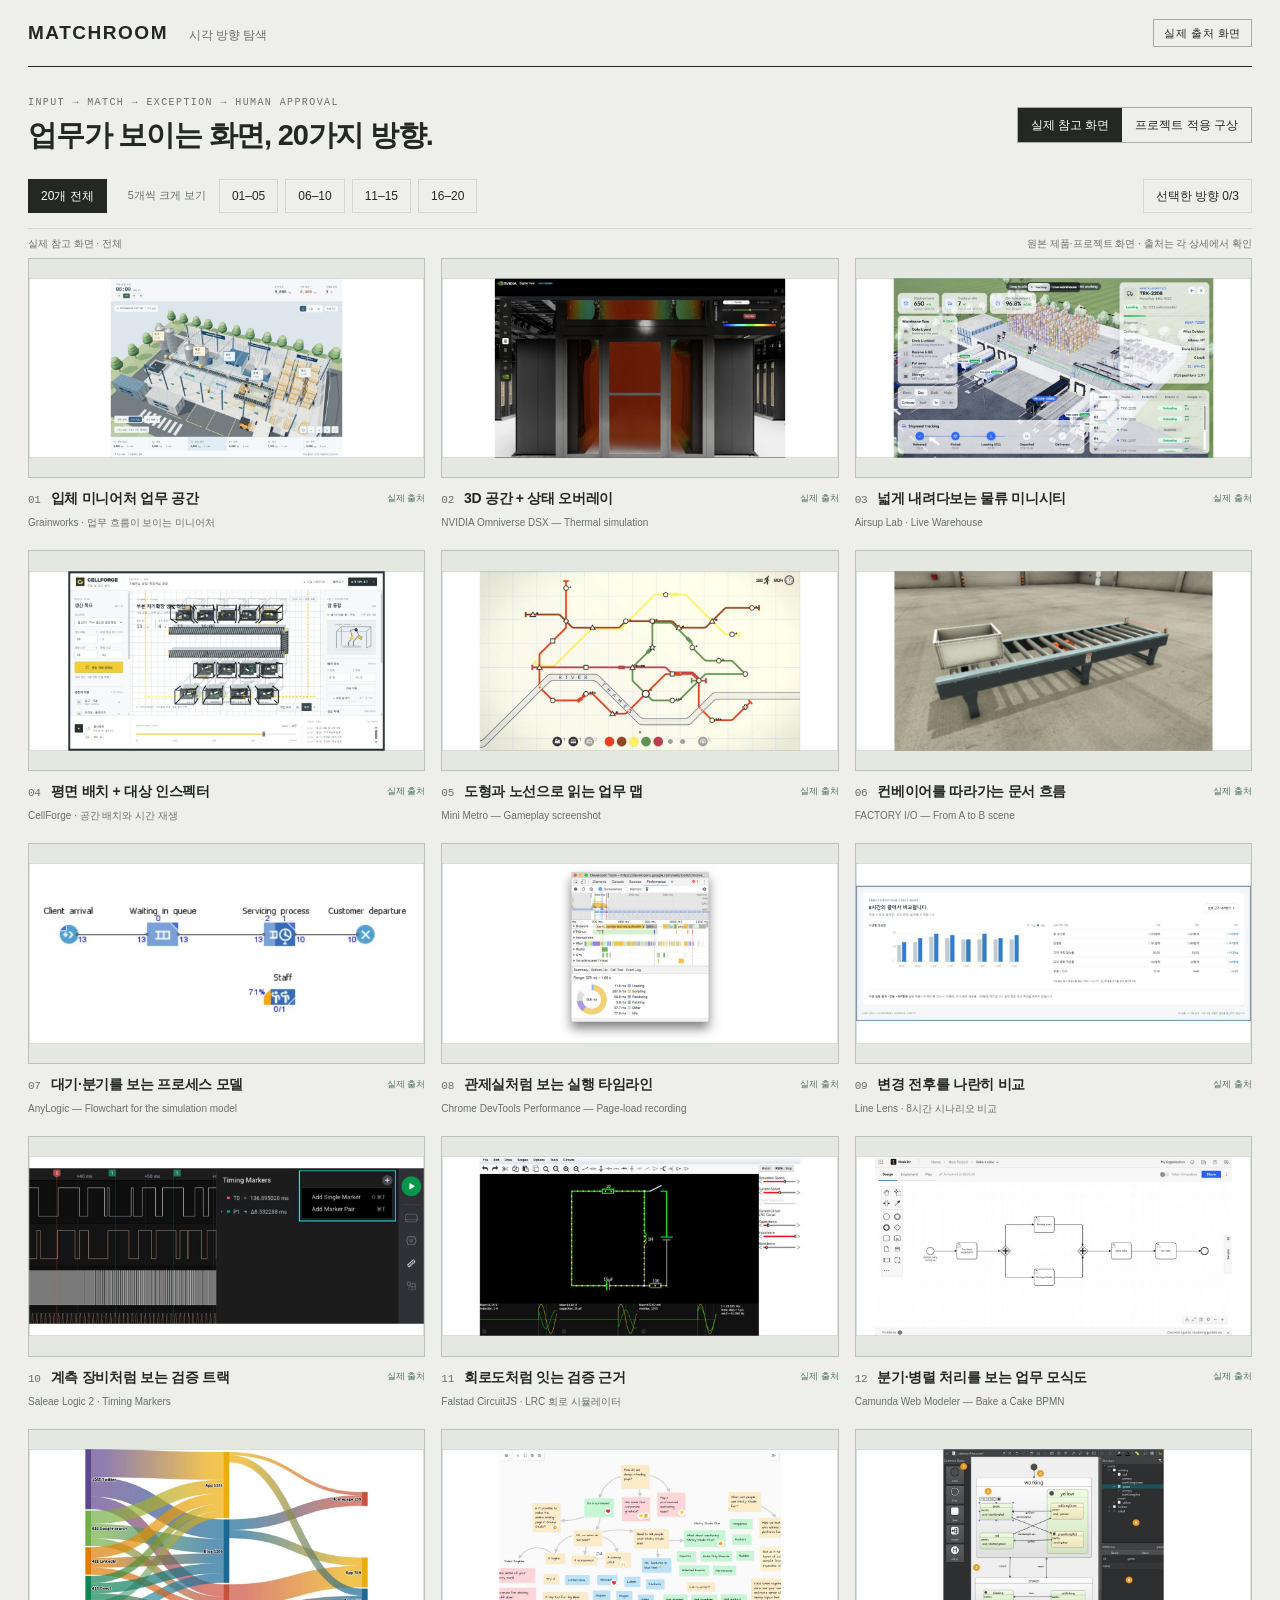
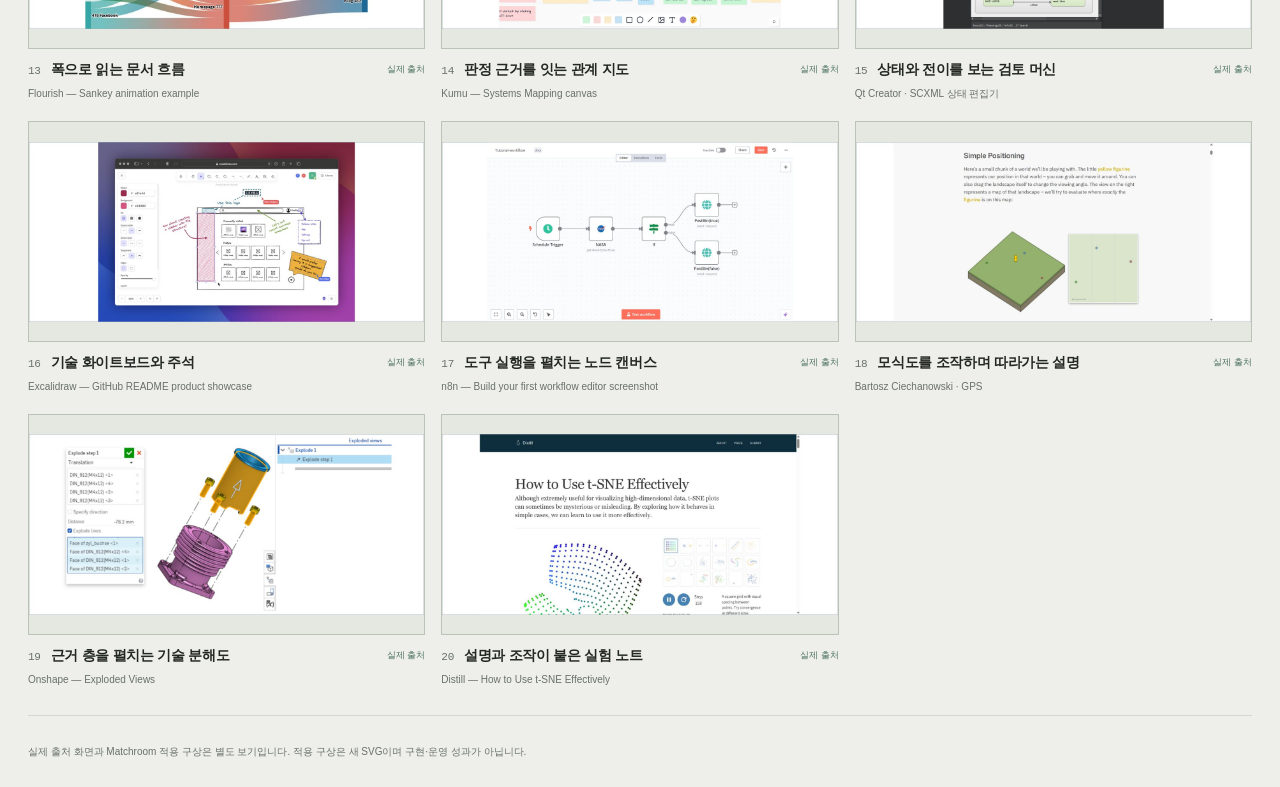
==== gallery/index.html @ 7e71ea08 "Publish 20 annotated UI references and reusable design gallery" ====
<!doctype html>
<html lang="ko">
<head><meta charset="utf-8"><meta name="viewport" content="width=device-width,initial-scale=1"><title>Matchroom — 20가지 화면 방향</title><link rel="stylesheet" href="./styles.css"></head>
<body>
  <header class="masthead"><a class="wordmark" href="#all">MATCHROOM <span>시각 방향 탐색</span></a><span class="status" id="global-status">실제 출처 화면</span></header>
  <main>
    <section class="intro"><div><p class="eyebrow">INPUT → MATCH → EXCEPTION → HUMAN APPROVAL</p><h1>업무가 보이는 화면, 20가지 방향.</h1></div><div class="global-switch segmented" aria-label="전체 미리보기 종류"><button id="global-reference" aria-pressed="true">실제 참고 화면</button><button id="global-concept" aria-pressed="false">프로젝트 적용 구상</button></div></section>
    <nav class="toolbar" aria-label="보기 방식"><div class="group"><a href="#all" data-view="all">20개 전체</a><span class="nav-label">5개씩 크게 보기</span><a href="#sheet-1" data-view="sheet-1">01–05</a><a href="#sheet-2" data-view="sheet-2">06–10</a><a href="#sheet-3" data-view="sheet-3">11–15</a><a href="#sheet-4" data-view="sheet-4">16–20</a></div><button id="favorites-view">선택한 방향 <span id="favorite-count">0</span>/3</button></nav>
    <div class="sheet-context"><p id="view-caption">실제 참고 화면 · 전체</p><p id="view-note">원본 제품·프로젝트 화면 · 출처는 각 상세에서 확인</p></div>
    <section id="gallery" aria-label="시각 방향 목록"></section>
    <p id="empty" hidden>아직 선택한 방향이 없습니다. 화면을 열고 ‘이 방향 선택’을 누르세요.</p>
    <details id="github-baselines"><summary>내 GitHub 기준 화면 <span>실제 기존 프로젝트</span></summary><div id="baseline-grid"></div></details>
    <footer>실제 출처 화면과 Matchroom 적용 구상은 별도 보기입니다. 적용 구상은 새 SVG이며 구현·운영 성과가 아닙니다.</footer>
  </main>
  <dialog id="detail" aria-labelledby="detail-title"><div class="detail-head"><div><span id="detail-id" class="eyebrow"></span><h2 id="detail-title"></h2></div><button id="close-detail" class="close" aria-label="상세 닫기">닫기 ×</button></div><div class="detail-actions"><div class="segmented"><button id="concept-tab" aria-pressed="true">Matchroom 구상</button><button id="reference-tab" aria-pressed="false">실제 참고 보기</button></div><button id="choose-style">이 방향 선택</button></div><div id="detail-visual"></div><div class="detail-info"><div><h3>Matchroom 적용</h3><p id="adaptation"></p></div><div><h3>조작 아이디어</h3><p id="interaction"></p></div><div><h3>선택할 때 고려할 점</h3><p id="tradeoff"></p></div></div><div class="source-strip"><span id="reference-name"></span><a id="source-link" target="_blank" rel="noopener noreferrer" hidden>원본 출처 열기 ↗</a></div><p id="evidence-note" class="evidence-note"></p></dialog>
  <div id="toast" role="status" aria-live="polite"></div>
  <script src="./scenes.js"></script><script src="./board.js"></script>
</body></html>
---- gallery/styles.css ----
:root{--paper:#eeefea;--ink:#242823;--line:#d3d7cf;--muted:#697168;--accent:#285c48}*{box-sizing:border-box}body{margin:0;background:var(--paper);color:var(--ink);font:14px/1.5 "Malgun Gothic","Segoe UI",sans-serif}button,a{-webkit-tap-highlight-color:transparent}button{font:inherit;color:inherit;cursor:pointer}a{color:inherit;text-decoration:none}button:focus-visible,a:focus-visible{outline:3px solid #507fdf;outline-offset:4px}.masthead{height:67px;margin:0 28px;border-bottom:1px solid var(--ink);display:flex;align-items:center;justify-content:space-between}.wordmark{font:700 19px/1 "Segoe UI",sans-serif;letter-spacing:.08em}.wordmark span{font:12px "Malgun Gothic",sans-serif;letter-spacing:0;margin-left:14px;color:var(--muted)}.status{font-size:11px;letter-spacing:.05em;border:1px solid #a5ada0;padding:5px 10px}main{padding:0 28px}.intro{display:flex;justify-content:space-between;align-items:center;padding:29px 0 24px;gap:24px}.eyebrow{font:10px/1.4 Consolas,monospace;letter-spacing:.14em;color:var(--muted);margin:0 0 7px}h1{font-size:29px;font-weight:600;letter-spacing:-1.2px;margin:0;line-height:1.3}.intro-note{margin:0;font-size:12px;color:var(--muted);line-height:1.7}.toolbar{display:flex;justify-content:space-between;align-items:center;padding:0 0 15px;border-bottom:1px solid var(--line);gap:15px}.group{display:flex;align-items:center;gap:7px}.toolbar a,.toolbar button{border:1px solid var(--line);background:transparent;padding:7px 12px;font-size:12px;white-space:nowrap}.toolbar a.active,.toolbar button.active{background:var(--ink);color:#fff;border-color:var(--ink)}.nav-label{font-size:11px;color:var(--muted);margin:0 6px 0 14px}.sheet-context{display:flex;justify-content:space-between;font-size:10px;color:var(--muted);padding:7px 0}.sheet-context p{margin:0}#gallery{display:grid;grid-template-columns:repeat(3,minmax(0,1fr));gap:20px 16px}.style-card{position:relative;min-width:0}.open-card{padding:0;border:0;width:100%;background:transparent;text-align:left;display:block}.scene-frame{overflow:hidden;background:#dce0d8;border:1px solid #bac3b6;aspect-ratio:1.8}.scene-frame svg{display:block;width:100%;height:100%}.card-caption{display:flex;align-items:center;justify-content:space-between;padding:10px 0 6px;gap:8px}.card-title{font-size:14px;font-weight:600;letter-spacing:-.3px;display:flex;gap:10px;align-items:baseline}.card-number{font:11px Consolas,monospace;color:var(--muted)}.card-status{font-size:9px;color:var(--muted);white-space:nowrap}.card-reference{margin:0;color:var(--muted);font-size:10px;overflow:hidden;text-overflow:ellipsis;white-space:nowrap}.favorite-badge{position:absolute;top:8px;right:8px;background:var(--ink);color:white;font-size:10px;padding:4px 7px}.style-card:hover .scene-frame{border-color:var(--ink)}footer{padding:28px 0;font-size:10px;color:var(--muted);border-top:1px solid var(--line);margin-top:28px}.sheet-mode .intro{padding:18px 0 15px}.sheet-mode h1{font-size:25px}.sheet-mode .intro-note{font-size:11px}.sheet-mode .toolbar{padding-bottom:10px}.sheet-mode #gallery{grid-template-columns:repeat(6,minmax(0,1fr));grid-template-rows:repeat(2,minmax(0,1fr));gap:10px 14px;height:calc(100vh - 233px);min-height:350px;max-height:720px}.sheet-mode .style-card{grid-column:span 2;display:flex;min-height:0}.sheet-mode .style-card:nth-child(4){grid-column:2 / span 2}.sheet-mode .style-card:nth-child(5){grid-column:4 / span 2}.sheet-mode .open-card{display:flex;flex-direction:column;height:100%}.sheet-mode .scene-frame{flex:1;aspect-ratio:auto;min-height:0}.sheet-mode .scene-frame svg{object-fit:contain}.sheet-mode .card-caption{padding:7px 0 2px}.sheet-mode .card-title{font-size:12px}.sheet-mode .card-reference{display:none}.sheet-mode footer{padding:10px 0;margin-top:12px;font-size:9px}dialog{padding:0;width:min(1160px,calc(100vw - 48px));max-height:calc(100vh - 40px);border:1px solid #6f776c;background:var(--paper);color:var(--ink);overflow:auto}dialog::backdrop{background:rgba(15,22,17,.78);backdrop-filter:blur(5px)}.detail-head{padding:21px 24px 12px;display:flex;justify-content:space-between;align-items:center}h2{font-size:22px;margin:0;letter-spacing:-.6px}.close{border:0;background:transparent;color:var(--muted);font-size:12px;padding:8px}.detail-actions{display:flex;justify-content:space-between;align-items:center;padding:0 24px 15px}.segmented{display:flex;border:1px solid #a6afa2}.segmented button{padding:7px 13px;border:0;background:transparent;font-size:12px}.segmented button[aria-pressed=true]{background:var(--ink);color:white}#choose-style{padding:7px 14px;background:var(--accent);color:white;border:1px solid var(--accent);font-size:12px}#choose-style.chosen{background:transparent;color:var(--accent)}#detail-visual{margin:0 24px;border:1px solid #98a492;aspect-ratio:1.8;display:flex;align-items:center;justify-content:center;overflow:hidden;background:#dde2d8}#detail-visual svg{width:100%;height:100%;display:block}#detail-visual img{max-width:100%;max-height:100%;object-fit:contain;display:block}.reference-unavailable{padding:40px;text-align:center;max-width:600px;color:var(--muted)}.reference-unavailable strong{display:block;color:var(--ink);font-size:17px;margin-bottom:8px}.detail-info{display:grid;grid-template-columns:1.3fr 1fr 1fr;gap:25px;padding:21px 24px 12px}.detail-info h3{font-size:11px;margin:0 0 7px;color:var(--muted)}.detail-info p{font-size:12px;line-height:1.7;margin:0}.source-strip{border-top:1px solid var(--line);margin:0 24px;padding:13px 0 5px;font-size:11px;display:flex;justify-content:space-between;gap:20px}.source-strip a{color:var(--accent);text-decoration:underline}.evidence-note{font-size:10px;color:var(--muted);padding:0 24px 18px;margin:0}#toast{position:fixed;bottom:22px;left:50%;transform:translateX(-50%);background:var(--ink);color:white;padding:10px 18px;font-size:12px;z-index:10;opacity:0;pointer-events:none;transition:opacity .15s}#toast.visible{opacity:1}#empty{padding:70px 0;text-align:center;color:var(--muted)}@media(max-width:900px){.intro-note{display:none}#gallery{grid-template-columns:repeat(2,minmax(0,1fr))}.toolbar{overflow:auto}.sheet-mode #gallery{height:calc(100vh - 222px)}.card-status{display:none}.detail-info{grid-template-columns:1fr}.nav-label{display:none}}@media(max-width:560px){.masthead{margin:0 16px;height:58px}.wordmark{font-size:15px}.wordmark span{display:none}main{padding:0 16px}.intro{padding:22px 0 17px}h1,.sheet-mode h1{font-size:23px}#gallery{grid-template-columns:1fr}.toolbar{display:block}.group{margin-bottom:8px;gap:4px}.toolbar a{padding:6px 8px}.sheet-mode #gallery{height:auto;max-height:none;grid-template-columns:1fr;grid-template-rows:auto}.sheet-mode .style-card,.sheet-mode .style-card:nth-child(4),.sheet-mode .style-card:nth-child(5){grid-column:auto}.sheet-mode .scene-frame{aspect-ratio:1.8}.sheet-context p:last-child{display:none}dialog{width:calc(100vw - 20px);max-height:calc(100vh - 20px)}.detail-head,.detail-info{padding:16px}.detail-actions{padding:0 16px 12px}#detail-visual{margin:0 16px}.source-strip{margin:0 16px}.evidence-note{padding:0 16px 16px}.status{font-size:9px}.detail-actions button{font-size:10px}h2{font-size:18px}}@media(prefers-reduced-motion:reduce){*{transition:none!important}}
:root .scene-frame img{display:block;width:100%;height:100%;object-fit:contain;background:#e4e8e0}.image-unavailable{height:100%;display:flex;flex-direction:column;justify-content:center;align-items:center;text-align:center;padding:20px;color:var(--muted);font-size:12px;gap:7px}.image-unavailable strong{font-size:14px;font-weight:600;color:#53634f}.global-switch{flex-shrink:0}.global-switch button{padding:8px 13px}.sheet-mode .card-reference{display:block;font-size:9px;padding-bottom:1px}.sheet-mode .card-caption{padding:5px 0 0}.sheet-mode #gallery{height:calc(100vh - 253px)}#github-baselines{border-top:1px solid var(--line);margin-top:26px;padding-top:12px}#github-baselines summary{cursor:pointer;font-weight:600;font-size:12px}#github-baselines summary span{font-weight:400;margin-left:8px;color:var(--muted);font-size:10px}#baseline-grid{display:grid;grid-template-columns:repeat(3,minmax(0,1fr));gap:16px;padding-top:14px}.baseline img{display:block;width:100%;aspect-ratio:1.8;object-fit:contain;border:1px solid #acb8a6;background:#e0e5da}.baseline h3{font-size:13px;margin:8px 0 5px}.baseline p,.baseline a{font-size:11px;color:var(--muted)}.baseline a{text-decoration:underline;color:var(--accent)}.sheet-mode #github-baselines{display:none}.reference-card .card-status{color:#4f7460}.source-pending{font-style:normal}@media(max-width:560px){.global-switch{margin-top:15px}.intro{display:block}.global-switch button{font-size:11px}.sheet-mode #gallery{height:auto}#baseline-grid{grid-template-columns:1fr}.sheet-mode .card-reference{display:block}}
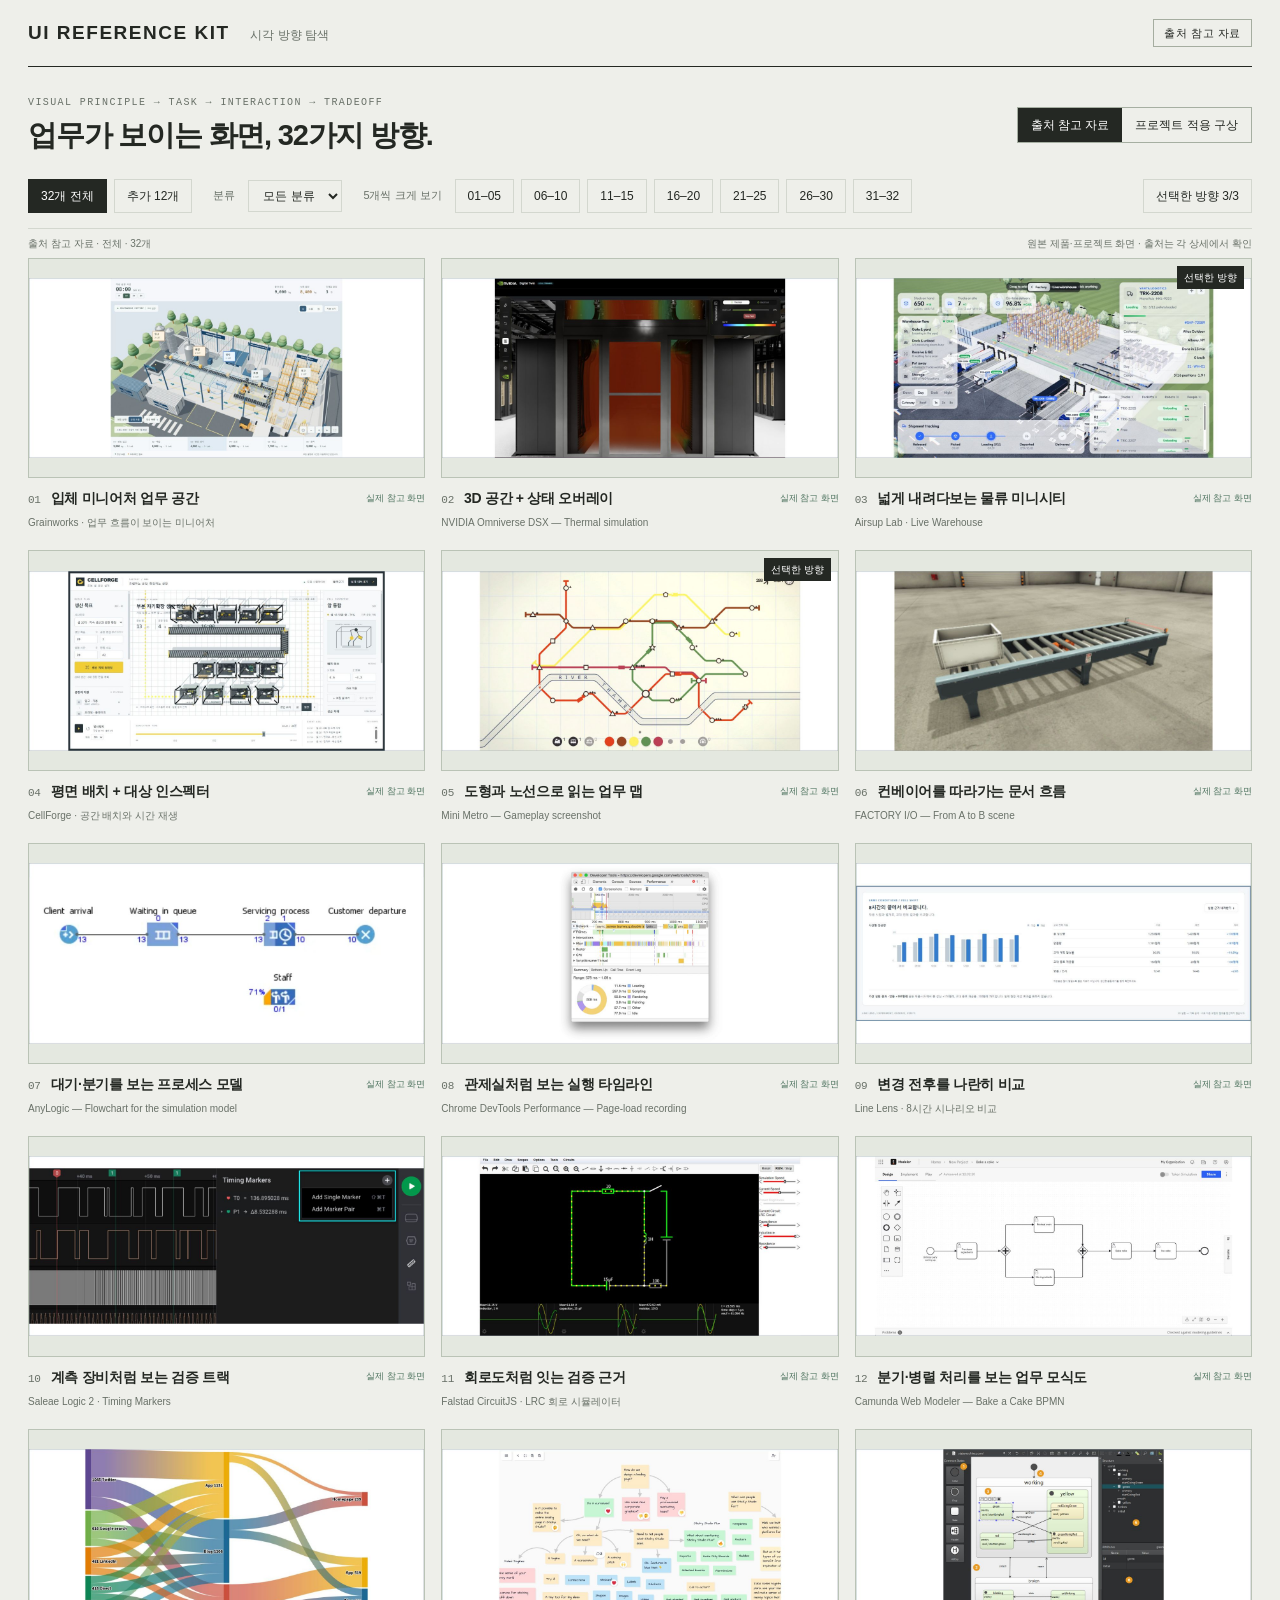
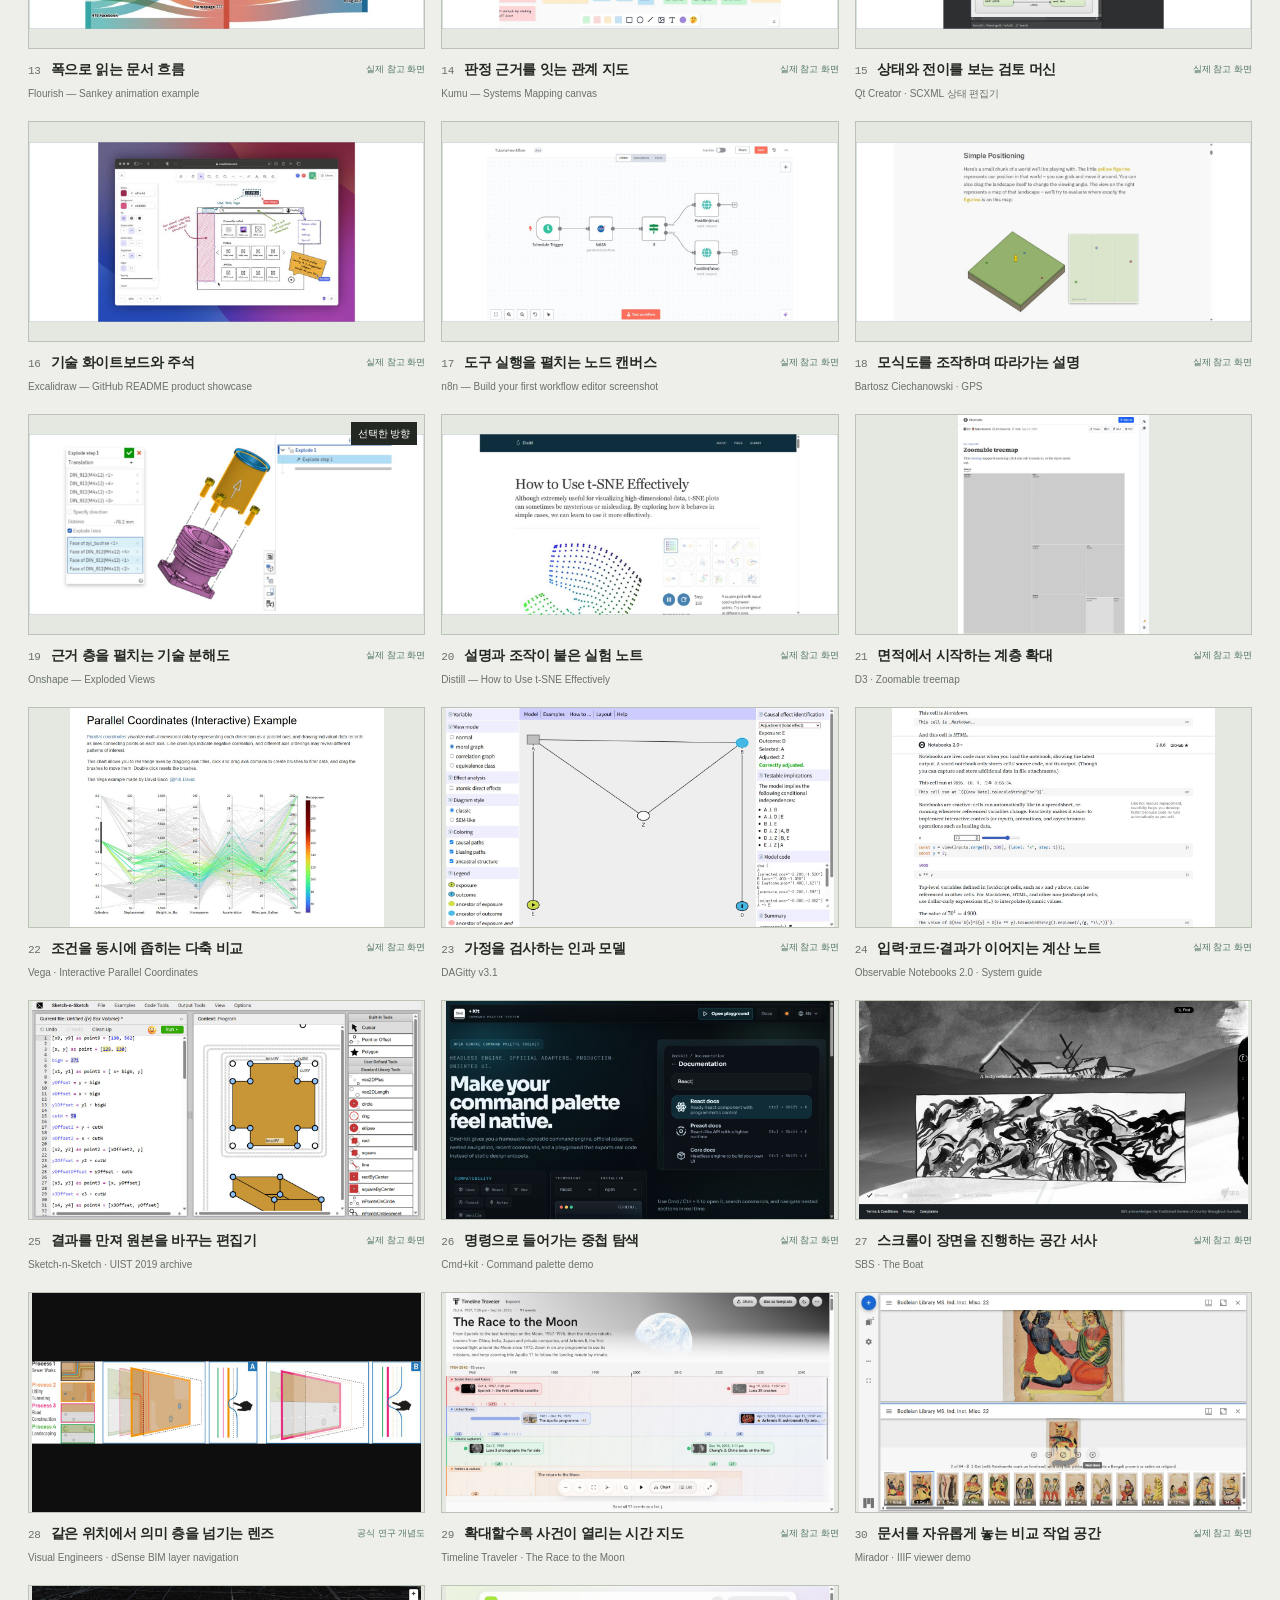
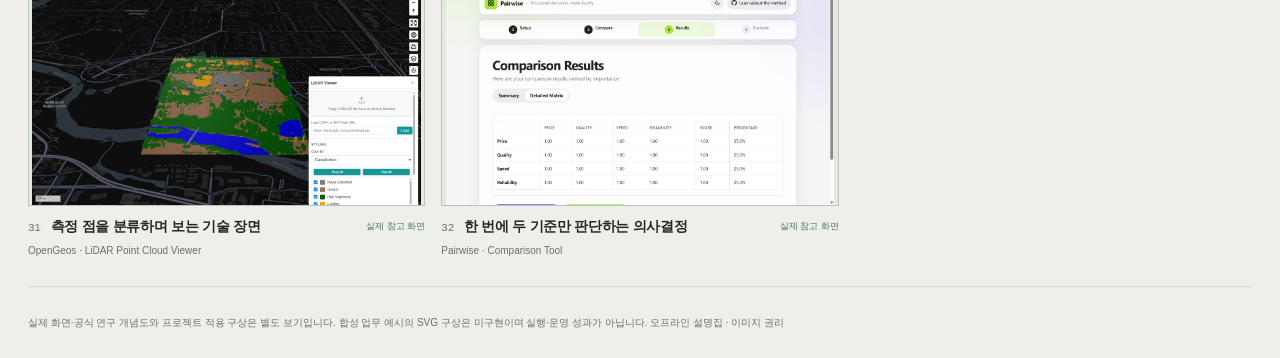
==== commit 2c9b2d49: "Expand UI library to 32 methods with verified international examples" ====
--- a/gallery/index.html
+++ b/gallery/index.html
@@ -1,18 +1,6 @@
-<!doctype html>
-<html lang="ko">
-<head><meta charset="utf-8"><meta name="viewport" content="width=device-width,initial-scale=1"><title>Matchroom — 20가지 화면 방향</title><link rel="stylesheet" href="./styles.css"></head>
-<body>
-  <header class="masthead"><a class="wordmark" href="#all">MATCHROOM <span>시각 방향 탐색</span></a><span class="status" id="global-status">실제 출처 화면</span></header>
-  <main>
-    <section class="intro"><div><p class="eyebrow">INPUT → MATCH → EXCEPTION → HUMAN APPROVAL</p><h1>업무가 보이는 화면, 20가지 방향.</h1></div><div class="global-switch segmented" aria-label="전체 미리보기 종류"><button id="global-reference" aria-pressed="true">실제 참고 화면</button><button id="global-concept" aria-pressed="false">프로젝트 적용 구상</button></div></section>
-    <nav class="toolbar" aria-label="보기 방식"><div class="group"><a href="#all" data-view="all">20개 전체</a><span class="nav-label">5개씩 크게 보기</span><a href="#sheet-1" data-view="sheet-1">01–05</a><a href="#sheet-2" data-view="sheet-2">06–10</a><a href="#sheet-3" data-view="sheet-3">11–15</a><a href="#sheet-4" data-view="sheet-4">16–20</a></div><button id="favorites-view">선택한 방향 <span id="favorite-count">0</span>/3</button></nav>
-    <div class="sheet-context"><p id="view-caption">실제 참고 화면 · 전체</p><p id="view-note">원본 제품·프로젝트 화면 · 출처는 각 상세에서 확인</p></div>
-    <section id="gallery" aria-label="시각 방향 목록"></section>
-    <p id="empty" hidden>아직 선택한 방향이 없습니다. 화면을 열고 ‘이 방향 선택’을 누르세요.</p>
-    <details id="github-baselines"><summary>내 GitHub 기준 화면 <span>실제 기존 프로젝트</span></summary><div id="baseline-grid"></div></details>
-    <footer>실제 출처 화면과 Matchroom 적용 구상은 별도 보기입니다. 적용 구상은 새 SVG이며 구현·운영 성과가 아닙니다.</footer>
-  </main>
-  <dialog id="detail" aria-labelledby="detail-title"><div class="detail-head"><div><span id="detail-id" class="eyebrow"></span><h2 id="detail-title"></h2></div><button id="close-detail" class="close" aria-label="상세 닫기">닫기 ×</button></div><div class="detail-actions"><div class="segmented"><button id="concept-tab" aria-pressed="true">Matchroom 구상</button><button id="reference-tab" aria-pressed="false">실제 참고 보기</button></div><button id="choose-style">이 방향 선택</button></div><div id="detail-visual"></div><div class="detail-info"><div><h3>Matchroom 적용</h3><p id="adaptation"></p></div><div><h3>조작 아이디어</h3><p id="interaction"></p></div><div><h3>선택할 때 고려할 점</h3><p id="tradeoff"></p></div></div><div class="source-strip"><span id="reference-name"></span><a id="source-link" target="_blank" rel="noopener noreferrer" hidden>원본 출처 열기 ↗</a></div><p id="evidence-note" class="evidence-note"></p></dialog>
-  <div id="toast" role="status" aria-live="polite"></div>
-  <script src="./scenes.js"></script><script src="./board.js"></script>
-</body></html>
+<!doctype html><html lang="ko"><head><meta charset="utf-8"><meta name="viewport" content="width=device-width,initial-scale=1"><title>UI Reference Kit — 32가지 화면 방향</title><link rel="stylesheet" href="./styles.css"></head><body>
+<header class="masthead"><a class="wordmark" href="#all">UI REFERENCE KIT <span>시각 방향 탐색</span></a><span class="status" id="global-status">출처 참고 자료</span></header><main>
+<section class="intro"><div><p class="eyebrow">VISUAL PRINCIPLE → TASK → INTERACTION → TRADEOFF</p><h1>업무가 보이는 화면, 32가지 방향.</h1></div><div class="global-switch segmented" aria-label="전체 미리보기 종류"><button id="global-reference" aria-pressed="true">출처 참고 자료</button><button id="global-concept" aria-pressed="false">프로젝트 적용 구상</button></div></section>
+<nav class="toolbar" aria-label="보기 방식"><div class="group"><a href="#all" data-view="all">32개 전체</a><a id="new" href="#new" data-view="new">추가 12개</a><label for="category-filter" class="nav-label">분류</label><select id="category-filter"><option value="all">모든 분류</option><option value="공간">공간</option><option value="흐름">흐름</option><option value="시간">시간</option><option value="비교">비교</option><option value="근거">근거</option><option value="설명">설명</option><option value="계층">계층</option><option value="편집">편집</option><option value="탐색">탐색</option></select><span class="nav-label">5개씩 크게 보기</span><span id="sheet-links" class="group"></span></div><button id="favorites-view">선택한 방향 <span id="favorite-count">0</span>/3</button></nav>
+<div class="sheet-context"><p id="view-caption">출처 참고 자료 · 전체</p><p id="view-note">원본 제품·프로젝트 화면 · 출처는 각 상세에서 확인</p></div><section id="gallery" aria-label="시각 방향 목록"></section><p id="empty" hidden></p><details id="github-baselines"><summary>내 GitHub 기준 화면 <span>실제 기존 프로젝트</span></summary><div id="baseline-grid"></div></details><footer>실제 화면·공식 연구 개념도와 프로젝트 적용 구상은 별도 보기입니다. 합성 업무 예시의 SVG 구상은 미구현이며 실행·운영 성과가 아닙니다. <a href="../index.html">오프라인 설명집</a> · <a href="../NOTICE.md">이미지 권리</a></footer></main>
+<dialog id="detail" aria-labelledby="detail-title"><div class="detail-head"><div><span id="detail-id" class="eyebrow"></span><h2 id="detail-title"></h2></div><button id="close-detail" class="close" aria-label="상세 닫기">닫기 ×</button></div><div class="detail-actions"><div class="segmented"><button id="reference-tab" aria-pressed="true">출처 참고 자료</button><button id="concept-tab" aria-pressed="false">적용 구상 · 미구현</button></div><button id="choose-style">이 방향 선택</button></div><div id="detail-visual"></div><div class="detail-info"><div id="visual_principle-block"><h3>시각 원리</h3><p id="visual_principle"></p></div><div id="suitable_tasks-block"><h3>어울리는 업무</h3><p id="suitable_tasks"></p></div><div id="reuse_rule-block"><h3>재사용 기준</h3><p id="reuse_rule"></p></div><div id="differentiation_from_existing-block"><h3>기존 후보와의 차이</h3><p id="differentiation_from_existing"></p></div><div id="methodology_name-block"><h3>방법 이름</h3><p id="methodology_name"></p></div><div id="interaction_verified-block"><h3>조작 확인</h3><p id="interaction_verified"></p></div><div id="reference_kind-block"><h3>참고 유형</h3><p id="reference_kind"></p></div><div id="discovery_path-block"><h3>발견 경로</h3><p id="discovery_path"></p></div><div><h3>프로젝트 적용</h3><p id="adaptation"></p></div><div><h3>조작 아이디어</h3><p id="interaction"></p></div><div><h3>선택할 때 고려할 점</h3><p id="tradeoff"></p></div></div><div class="source-strip"><span id="reference-name"></span><a id="source-link" target="_blank" rel="noopener noreferrer" hidden>원본 출처 열기 ↗</a></div><p id="evidence-note" class="evidence-note"></p></dialog><div id="toast" role="status" aria-live="polite"></div><script src="./scenes.js"></script><script src="./board.js"></script></body></html>
--- a/gallery/styles.css
+++ b/gallery/styles.css
@@ -1,2 +1,3 @@
 :root{--paper:#eeefea;--ink:#242823;--line:#d3d7cf;--muted:#697168;--accent:#285c48}*{box-sizing:border-box}body{margin:0;background:var(--paper);color:var(--ink);font:14px/1.5 "Malgun Gothic","Segoe UI",sans-serif}button,a{-webkit-tap-highlight-color:transparent}button{font:inherit;color:inherit;cursor:pointer}a{color:inherit;text-decoration:none}button:focus-visible,a:focus-visible{outline:3px solid #507fdf;outline-offset:4px}.masthead{height:67px;margin:0 28px;border-bottom:1px solid var(--ink);display:flex;align-items:center;justify-content:space-between}.wordmark{font:700 19px/1 "Segoe UI",sans-serif;letter-spacing:.08em}.wordmark span{font:12px "Malgun Gothic",sans-serif;letter-spacing:0;margin-left:14px;color:var(--muted)}.status{font-size:11px;letter-spacing:.05em;border:1px solid #a5ada0;padding:5px 10px}main{padding:0 28px}.intro{display:flex;justify-content:space-between;align-items:center;padding:29px 0 24px;gap:24px}.eyebrow{font:10px/1.4 Consolas,monospace;letter-spacing:.14em;color:var(--muted);margin:0 0 7px}h1{font-size:29px;font-weight:600;letter-spacing:-1.2px;margin:0;line-height:1.3}.intro-note{margin:0;font-size:12px;color:var(--muted);line-height:1.7}.toolbar{display:flex;justify-content:space-between;align-items:center;padding:0 0 15px;border-bottom:1px solid var(--line);gap:15px}.group{display:flex;align-items:center;gap:7px}.toolbar a,.toolbar button{border:1px solid var(--line);background:transparent;padding:7px 12px;font-size:12px;white-space:nowrap}.toolbar a.active,.toolbar button.active{background:var(--ink);color:#fff;border-color:var(--ink)}.nav-label{font-size:11px;color:var(--muted);margin:0 6px 0 14px}.sheet-context{display:flex;justify-content:space-between;font-size:10px;color:var(--muted);padding:7px 0}.sheet-context p{margin:0}#gallery{display:grid;grid-template-columns:repeat(3,minmax(0,1fr));gap:20px 16px}.style-card{position:relative;min-width:0}.open-card{padding:0;border:0;width:100%;background:transparent;text-align:left;display:block}.scene-frame{overflow:hidden;background:#dce0d8;border:1px solid #bac3b6;aspect-ratio:1.8}.scene-frame svg{display:block;width:100%;height:100%}.card-caption{display:flex;align-items:center;justify-content:space-between;padding:10px 0 6px;gap:8px}.card-title{font-size:14px;font-weight:600;letter-spacing:-.3px;display:flex;gap:10px;align-items:baseline}.card-number{font:11px Consolas,monospace;color:var(--muted)}.card-status{font-size:9px;color:var(--muted);white-space:nowrap}.card-reference{margin:0;color:var(--muted);font-size:10px;overflow:hidden;text-overflow:ellipsis;white-space:nowrap}.favorite-badge{position:absolute;top:8px;right:8px;background:var(--ink);color:white;font-size:10px;padding:4px 7px}.style-card:hover .scene-frame{border-color:var(--ink)}footer{padding:28px 0;font-size:10px;color:var(--muted);border-top:1px solid var(--line);margin-top:28px}.sheet-mode .intro{padding:18px 0 15px}.sheet-mode h1{font-size:25px}.sheet-mode .intro-note{font-size:11px}.sheet-mode .toolbar{padding-bottom:10px}.sheet-mode #gallery{grid-template-columns:repeat(6,minmax(0,1fr));grid-template-rows:repeat(2,minmax(0,1fr));gap:10px 14px;height:calc(100vh - 233px);min-height:350px;max-height:720px}.sheet-mode .style-card{grid-column:span 2;display:flex;min-height:0}.sheet-mode .style-card:nth-child(4){grid-column:2 / span 2}.sheet-mode .style-card:nth-child(5){grid-column:4 / span 2}.sheet-mode .open-card{display:flex;flex-direction:column;height:100%}.sheet-mode .scene-frame{flex:1;aspect-ratio:auto;min-height:0}.sheet-mode .scene-frame svg{object-fit:contain}.sheet-mode .card-caption{padding:7px 0 2px}.sheet-mode .card-title{font-size:12px}.sheet-mode .card-reference{display:none}.sheet-mode footer{padding:10px 0;margin-top:12px;font-size:9px}dialog{padding:0;width:min(1160px,calc(100vw - 48px));max-height:calc(100vh - 40px);border:1px solid #6f776c;background:var(--paper);color:var(--ink);overflow:auto}dialog::backdrop{background:rgba(15,22,17,.78);backdrop-filter:blur(5px)}.detail-head{padding:21px 24px 12px;display:flex;justify-content:space-between;align-items:center}h2{font-size:22px;margin:0;letter-spacing:-.6px}.close{border:0;background:transparent;color:var(--muted);font-size:12px;padding:8px}.detail-actions{display:flex;justify-content:space-between;align-items:center;padding:0 24px 15px}.segmented{display:flex;border:1px solid #a6afa2}.segmented button{padding:7px 13px;border:0;background:transparent;font-size:12px}.segmented button[aria-pressed=true]{background:var(--ink);color:white}#choose-style{padding:7px 14px;background:var(--accent);color:white;border:1px solid var(--accent);font-size:12px}#choose-style.chosen{background:transparent;color:var(--accent)}#detail-visual{margin:0 24px;border:1px solid #98a492;aspect-ratio:1.8;display:flex;align-items:center;justify-content:center;overflow:hidden;background:#dde2d8}#detail-visual svg{width:100%;height:100%;display:block}#detail-visual img{max-width:100%;max-height:100%;object-fit:contain;display:block}.reference-unavailable{padding:40px;text-align:center;max-width:600px;color:var(--muted)}.reference-unavailable strong{display:block;color:var(--ink);font-size:17px;margin-bottom:8px}.detail-info{display:grid;grid-template-columns:1.3fr 1fr 1fr;gap:25px;padding:21px 24px 12px}.detail-info h3{font-size:11px;margin:0 0 7px;color:var(--muted)}.detail-info p{font-size:12px;line-height:1.7;margin:0}.source-strip{border-top:1px solid var(--line);margin:0 24px;padding:13px 0 5px;font-size:11px;display:flex;justify-content:space-between;gap:20px}.source-strip a{color:var(--accent);text-decoration:underline}.evidence-note{font-size:10px;color:var(--muted);padding:0 24px 18px;margin:0}#toast{position:fixed;bottom:22px;left:50%;transform:translateX(-50%);background:var(--ink);color:white;padding:10px 18px;font-size:12px;z-index:10;opacity:0;pointer-events:none;transition:opacity .15s}#toast.visible{opacity:1}#empty{padding:70px 0;text-align:center;color:var(--muted)}@media(max-width:900px){.intro-note{display:none}#gallery{grid-template-columns:repeat(2,minmax(0,1fr))}.toolbar{overflow:auto}.sheet-mode #gallery{height:calc(100vh - 222px)}.card-status{display:none}.detail-info{grid-template-columns:1fr}.nav-label{display:none}}@media(max-width:560px){.masthead{margin:0 16px;height:58px}.wordmark{font-size:15px}.wordmark span{display:none}main{padding:0 16px}.intro{padding:22px 0 17px}h1,.sheet-mode h1{font-size:23px}#gallery{grid-template-columns:1fr}.toolbar{display:block}.group{margin-bottom:8px;gap:4px}.toolbar a{padding:6px 8px}.sheet-mode #gallery{height:auto;max-height:none;grid-template-columns:1fr;grid-template-rows:auto}.sheet-mode .style-card,.sheet-mode .style-card:nth-child(4),.sheet-mode .style-card:nth-child(5){grid-column:auto}.sheet-mode .scene-frame{aspect-ratio:1.8}.sheet-context p:last-child{display:none}dialog{width:calc(100vw - 20px);max-height:calc(100vh - 20px)}.detail-head,.detail-info{padding:16px}.detail-actions{padding:0 16px 12px}#detail-visual{margin:0 16px}.source-strip{margin:0 16px}.evidence-note{padding:0 16px 16px}.status{font-size:9px}.detail-actions button{font-size:10px}h2{font-size:18px}}@media(prefers-reduced-motion:reduce){*{transition:none!important}}
 :root .scene-frame img{display:block;width:100%;height:100%;object-fit:contain;background:#e4e8e0}.image-unavailable{height:100%;display:flex;flex-direction:column;justify-content:center;align-items:center;text-align:center;padding:20px;color:var(--muted);font-size:12px;gap:7px}.image-unavailable strong{font-size:14px;font-weight:600;color:#53634f}.global-switch{flex-shrink:0}.global-switch button{padding:8px 13px}.sheet-mode .card-reference{display:block;font-size:9px;padding-bottom:1px}.sheet-mode .card-caption{padding:5px 0 0}.sheet-mode #gallery{height:calc(100vh - 253px)}#github-baselines{border-top:1px solid var(--line);margin-top:26px;padding-top:12px}#github-baselines summary{cursor:pointer;font-weight:600;font-size:12px}#github-baselines summary span{font-weight:400;margin-left:8px;color:var(--muted);font-size:10px}#baseline-grid{display:grid;grid-template-columns:repeat(3,minmax(0,1fr));gap:16px;padding-top:14px}.baseline img{display:block;width:100%;aspect-ratio:1.8;object-fit:contain;border:1px solid #acb8a6;background:#e0e5da}.baseline h3{font-size:13px;margin:8px 0 5px}.baseline p,.baseline a{font-size:11px;color:var(--muted)}.baseline a{text-decoration:underline;color:var(--accent)}.sheet-mode #github-baselines{display:none}.reference-card .card-status{color:#4f7460}.source-pending{font-style:normal}@media(max-width:560px){.global-switch{margin-top:15px}.intro{display:block}.global-switch button{font-size:11px}.sheet-mode #gallery{height:auto}#baseline-grid{grid-template-columns:1fr}.sheet-mode .card-reference{display:block}}
+:root .toolbar{overflow-x:auto}.toolbar>.group{flex-shrink:0}.toolbar select{font:inherit;font-size:12px;padding:7px 10px;background:transparent;border:1px solid var(--line);color:var(--ink)}#favorites-view{flex-shrink:0}.detail-info [hidden]{display:none}
